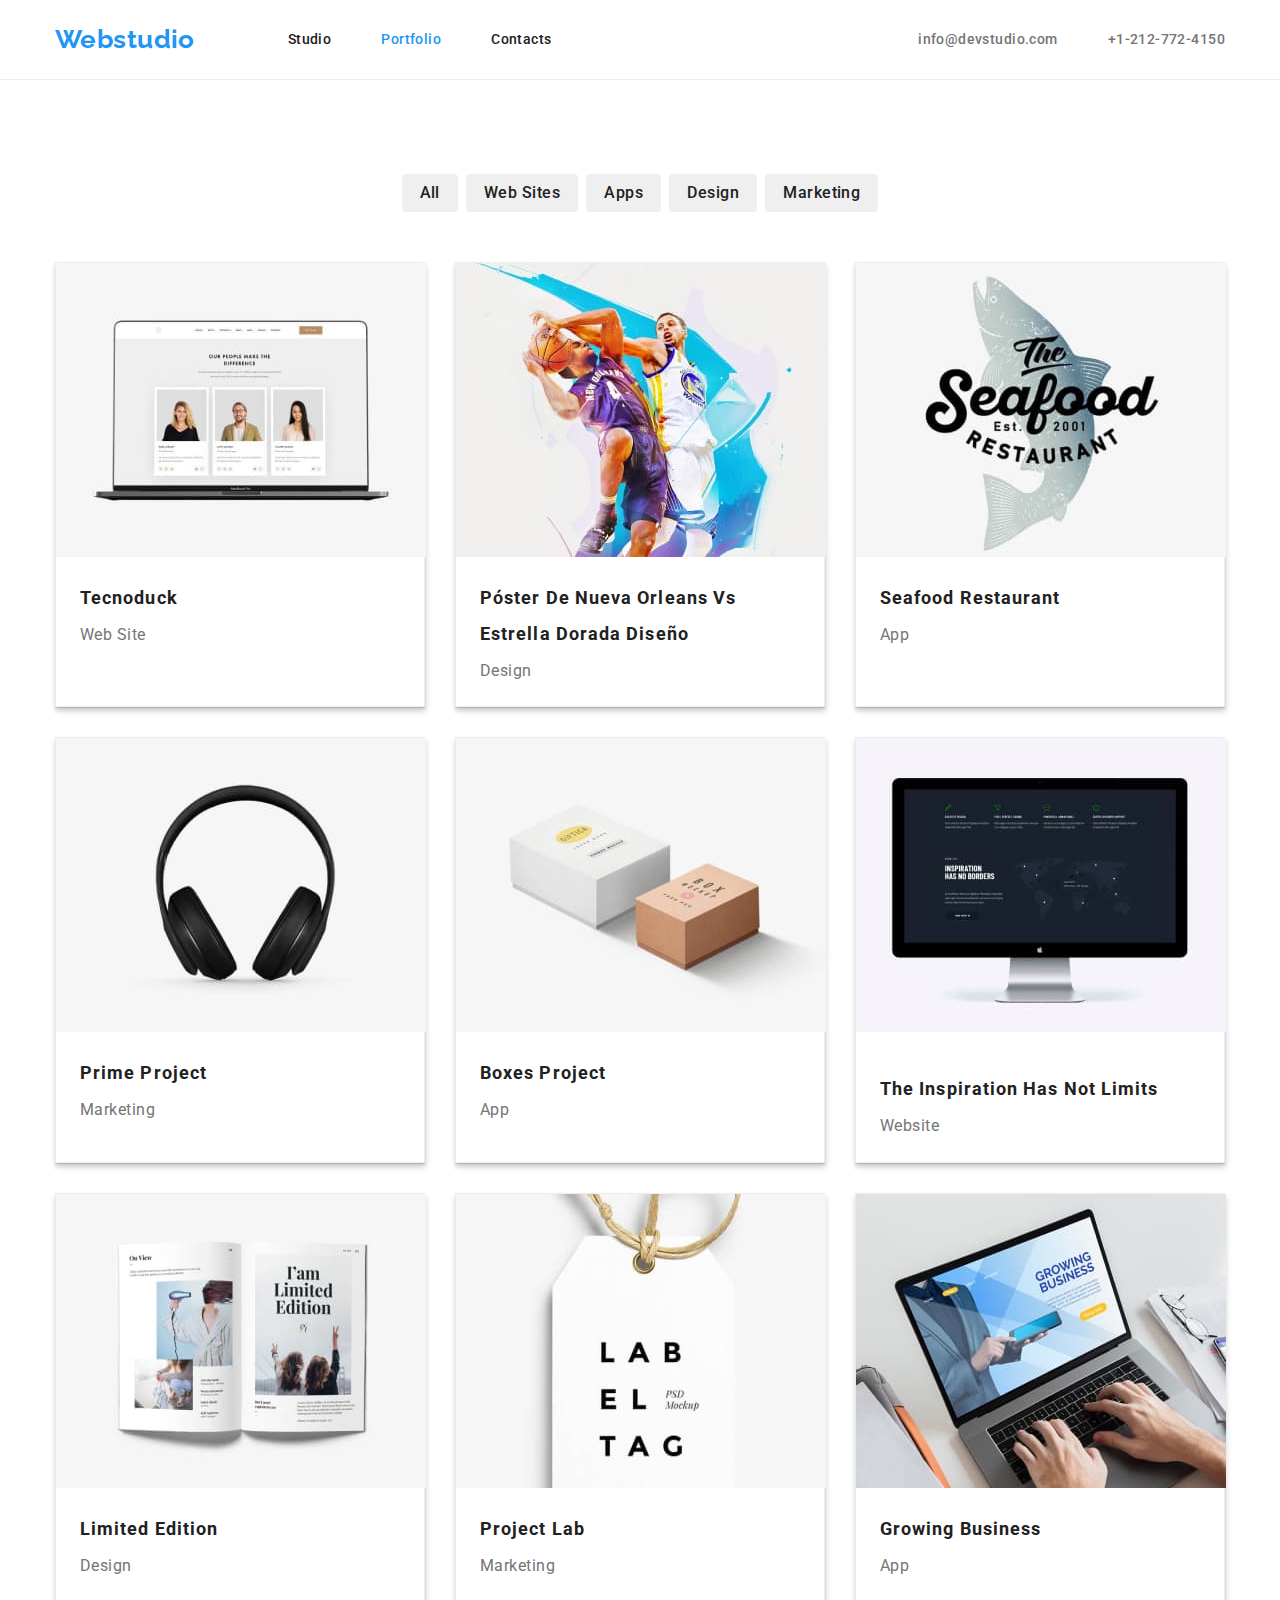
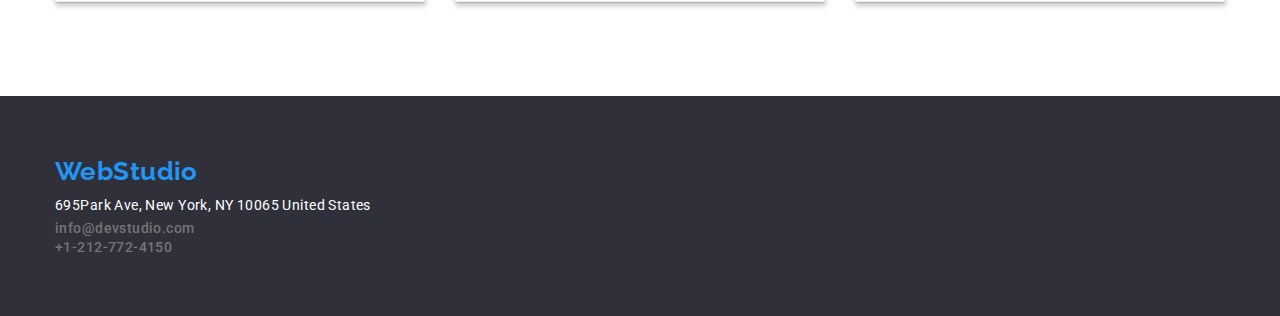
==== portfolio.html @ c95f6a2e "Initial commit" ====
<!DOCTYPE html>
<html lang="en">
  <head>
    <meta charset="UTF-8" />
    <meta http-equiv="X-UA-Compatible" content="IE=edge" />
    <meta name="viewport" content="width=device-width, initial-scale=1.0" />
    <title>Document</title>
    <link rel="stylesheet" href="modern-normalize.css" />
    <link rel="stylesheet" href="./css/style.css" />
    <link rel="preconnect" href="https://fonts.googleapis.com" />
    <link rel="preconnect" href="https://fonts.gstatic.com" crossorigin />
    <link
      href="https://fonts.googleapis.com/css2?family=Raleway:wght@700&family=Roboto:wght@400;500;700;900&display=swap"
      rel="stylesheet"
    />
  </head>
  <body>
    <header class="border">
      <div class="container header-container">
        <nav class="menu">
          <a class="logo" href="index.html">Webstudio</a>
          <ul class="list header-pages">
            <li id="current" class="list-item">
              <a class="list link-pages" href="index.html">Studio</a>
            </li>
            <li class="list-item">
              <a class="list link-pages current portfolio" href="portfolio.html"
                >Portfolio</a
              >
            </li>
            <li class="list-item">
              <a class="list link-pages contacto" href="#">Contacts</a>
            </li>
          </ul>
        </nav>
        <ul class="list-contact">
          <li class="list-item">
            <a
              class="list link email list-contact"
              href="mailto: info@devstudio.com"
              >info@devstudio.com</a
            >
          </li>
          <li class="list-item">
            <a class="list link tel list-contact" href="tel: +1-212-772-4150"
              >+1-212-772-4150</a
            >
          </li>
        </ul>
      </div>
    </header>
    <main>
      <section class="section">
        <div class="container list-portfolio">
          <h1 class="visually-hidden" hidden>portfolio</h1>
          <ul class="list portfolio-button">
            <li class="item-button">
              <button class="list button all" type="button">all</button>
            </li>
            <li class="item-button">
              <button class="list button web sites" type="button">
                web sites
              </button>
            </li>
            <li class="item-button">
              <button class="list button apps" type="button">apps</button>
            </li>
            <li class="item-button">
              <button class="list button design" type="button">design</button>
            </li>
            <li class="item-button">
              <button class="list button marketing" type="button">
                marketing
              </button>
            </li>
          </ul>

          <ul class="list-container">
            <li class="container-portfolio">
              <img
                class="image-portfolio"
                src="./images/img8.jpg"
                width="370"
                alt="Computer"
              />
              <div class="feature-portfolio">
                <h3 class="description">tecnoduck</h3>
                <p class="text">web site</p>
              </div>
            </li>
            <li class="container-portfolio">
              <img
                class="image-portfolio"
                src="./images/img9.jpg"
                width="370"
                alt="new orleans vs golden star"
              />
              <div class="feature-portfolio">
                <h3 class="description">
                  Póster de Nueva Orleans vs Estrella Dorada Diseño
                </h3>
                <p class="text">design</p>
              </div>
            </li>
            <li class="container-portfolio">
              <img
                class="image-portfolio"
                src="./images/img10.jpg"
                width="370"
                alt="seafood restaurant"
              />
              <div class="feature-portfolio">
                <h3 class="description">Seafood restaurant</h3>
                <p class="text">app</p>
              </div>
            </li>
            <li class="container-portfolio">
              <img
                class="image-portfolio"
                src="./images/img11.jpg"
                width="370"
                alt="earphones"
              />
              <div class="feature-portfolio">
                <h3 class="description">prime project</h3>
                <p class="text">marketing</p>
              </div>
            </li>
            <li class="container-portfolio">
              <img
                class="image-portfolio"
                src="./images/img12.jpg"
                width="370"
                alt="boxes project"
              />
              <div class="feature-portfolio">
                <h3 class="description">boxes project</h3>
                <p class="text">app</p>
              </div>
            </li>
            <li class="container-portfolio">
              <img
                class="image-portfolio"
                src="./images/img13.jpg"
                width="370"
                alt="inspiration"
              />
              }
              <div class="feature-portfolio">
                <h3 class="description">the inspiration has not limits</h3>
                <p class="text">website</p>
              </div>
            </li>
            <li class="container-portfolio">
              <img
                class="image-portfolio"
                src="./images/img14.jpg"
                width="370"
                alt="limited edition"
              />
              <div class="feature-portfolio">
                <h3 class="description">limited edition</h3>
                <p class="text">design</p>
              </div>
            </li>
            <li class="container-portfolio">
              <img
                class="image-portfolio"
                src="./images/img15.jpg"
                width="370"
                alt="lab project"
              />
              <div class="feature-portfolio">
                <h3 class="description">project lab</h3>
                <p class="text">marketing</p>
              </div>
            </li>
            <li class="container-portfolio">
              <img
                class="image-portfolio"
                src="./images/img16.jpg"
                width="370"
                alt="growing business"
              />
              <div class="feature-portfolio">
                <h3 class="description">growing business</h3>
                <p class="text">app</p>
              </div>
            </li>
          </ul>
        </div>
      </section>
    </main>
    <footer class="footer-section">
      <div class="container">
        <a class="logo-footer" href="WebStudio">WebStudio</a>
        <address>
          <a
            class="link contacts site"
            href="https://goo.gl/maps/ua91CeisvxC2wW5t7"
            >695Park Ave, New York, NY 10065 United States</a
          >
          <ul class="link list-footer">
            <li class="footer-item">
              <a class="link contacts email" href="mailto:info@devstudio.com"
                >info@devstudio.com</a
              >
            </li>
            <li class="footer-item">
              <a class="link contacts tel" href="tel:+1-212-772-4150"
                >+1-212-772-4150</a
              >
            </li>
          </ul>
        </address>
      </div>
    </footer>
  </body>
</html>
---- css/style.css ----
body {
  font-size: 14px;
  font-family: 'Roboto', sans-serif;
  letter-spacing: 0.03em;
  color: var(--primary-text-color);
  background-color: var(--primary-white-color);
}
:root {
  --brand-color: #2196f3;
  --primary-text-color: #212121;
  --primary-white-color: #ffffff;
  --primary-enlace-color: #757575;
  --primary-background-color: #2f303a;
  --secondary-text-color: #757575;
  --secondary-background-color: #f5f4fa;
  --container-color: #eeeeee;
}
h1,
h2,
h3,
h4,
h5,
h6,
p {
  margin-top: 0;
}
.section {
  padding-top: 94px;
  padding-bottom: 94px;
}
.container {
  width: 1200px;
  padding-left: 15px;
  padding-right: 15px;
  margin: 0 auto;
}
.header-container {
  display: flex;
  align-items: center;
}

.border {
  border-bottom: 1px solid #eeeeee;
}
.menu {
  display: flex;
  align-items: center;
}
.list.link {
  color: var(--secondary-text-color);
}
.list {
  list-style: none;
  padding-left: 0px;
  margin: 0px;
}
.link-pages {
  cursor: pointer;
  padding-top: 30px;
  padding-bottom: 30px;
  font-style: normal;
  font-weight: 500;
  line-height: 1.2;
  color: var(--primary-text-color);
  text-decoration: none;
  list-style: none;
}
*,
*::before,
*::after {
  box-sizing: border-box;
}
.list.header {
  margin-left: 93px;
  padding-left: 0px;
  margin-top: 0px;
  margin-bottom: 0px;
}

.list-contact {
  list-style: none;
  display: flex;
  margin-left: auto;
  align-items: center;
  margin-bottom: 0;
  margin-top: 0;
  padding-left: 0;
}
.list-item {
  margin-right: 50px;
  color: var(--secondary-text-color);
}

.list-item:last-child {
  margin-right: 0;
}

.list-link:last-child {
  margin: 0;
}
.button:focus {
  color: var(--brand-color);
  outline: none;
}
.link:focus {
  color: var(--brand-color);
}
.link-pages:focus {
  color: var(--brand-color);
}
.link-pages:hover {
  color: var(--brand-color);
}

.logo {
  font-family: 'Raleway';
  font-style: normal;
  font-weight: 700;
  font-size: 26px;
  line-height: 1.2;
  color: var(--brand-color);
  text-decoration: none;
  cursor: pointer;
  padding-top: 24px;
  padding-bottom: 24px;
}
.header-pages {
  display: flex;
  align-items: center;
  margin-left: 93px;
}
.link {
  font-style: normal;
  font-weight: 500;
  line-height: 1.2;
  color: var(--primary-text-color);
  text-decoration: none;
  list-style: none;
}
.link.contact {
  font-style: normal;
  font-weight: 500;
  font-size: 14px;
  color: #757575;
  text-decoration: none;
  list-style: none;
}

.link.contact:hover,
.link.contact:focus {
  color: var(--brand-color);
}
.link:hover {
  color: var(--brand-color);
}
.hero-section {
  background: var(--primary-background-color);
  padding-top: 200px;
  padding-bottom: 200px;
}
.hero-content {
  display: flex;
  flex-direction: column;
  align-content: center;
  text-align: center;
  align-items: center;
}
.hero.title {
  font-style: normal;
  font-weight: 900;
  font-size: 44px;
  line-height: 1.4;
  letter-spacing: 0.06em;
  text-transform: uppercase;
  color: var(--primary-white-color);
  width: 696px;
  margin-top: 0px;
  margin-bottom: 30px;
  text-align: center;
}
.hero.buttom {
  font-family: inherit;
  font-style: normal;
  font-weight: 700;
  font-size: 16px;
  line-height: 1.9;
  text-align: center;
  letter-spacing: 0.06em;
  color: var(--primary-white-color);
  background: var(--brand-color);
  box-shadow: 0px 4px 4px rgba(0, 0, 0, 0.15);
  border-radius: 4px;
  cursor: pointer;
  padding: 10px 32px;
}
.hero.button:focus,
.hero.button:hover {
  outline: var(--brand-color);
}
.section-feature {
  padding-top: 94px;
  padding-bottom: 94px;
}
.visually-hidden {
  position: absolute;
  width: 1px;
  height: 1px;
  margin: -1px;
  border: 0;
  padding: 0;
  white-space: nowrap;
  clip-path: inset(100%);
  clip: rect(0 0 0 0);
  overflow: hidden;
}
.feature-section {
  display: flex;
  flex-wrap: wrap;
  justify-content: center;
  gap: 30px;
  padding-bottom: 0;
  padding-top: 0;
}

.feature-box {
  flex-basis: calc((100% - 90px) / 4);
}

.feature-section-list-title {
  font-style: normal;
  font-weight: 700;
  line-height: 1.2;
  text-transform: uppercase;
  color: var(--primary-text-color);
  margin-bottom: 10px;
}
.feature-section-list-text {
  font-style: normal;
  font-weight: 400;
  line-height: 24px;
  color: var(--secondary-text-color);
  margin-bottom: 0px;
}
.photos-work {
  display: flex;
  flex-wrap: wrap;
  justify-content: center;
  gap: 30px;
  padding-top: 0;
  padding-bottom: 0;
}
.work-images {
  flex-basis: calc((100% - 60px) / 3);
}

.subtitle-work {
  font-style: normal;
  font-weight: 700;
  font-size: 36px;
  line-height: 1.2;
  text-align: center;
  color: var(--primary-text-color);
  margin-bottom: 55px;
}
.team-section {
  background-color: var(--secondary-background-color);
}
.subtitle-team {
  font-style: normal;
  font-weight: 700;
  font-size: 36px;
  line-height: 1.2;
  text-align: center;
  color: var(--primary-text-color);
  margin-top: 0px;
  margin-bottom: 50px;
}

.team.work {
  display: flex;
  flex-wrap: wrap;
  align-items: center;
  justify-content: center;
  padding: 0;
  gap: 30px;
  margin-top: 0;
  margin-bottom: 0;
}
.list.team {
  background-color: var(--primary-white-color);
  box-shadow: 0px 1px 3px rgba(0, 0, 0, 0.12), 0px 1px 1px rgba(0, 0, 0, 0.14),
    0px 2px 1px rgba(0, 0, 0, 0.2);
  border-radius: 0px 0px 4px 4px;
  padding-bottom: 0;
  padding-top: 0;
  flex-basis: calc((100% - 90px) / 4);
}
.team.images {
  padding-top: 0;
  padding-bottom: 0;
}
.feature-actor {
  padding-bottom: 30px;
  padding-top: 30px;
}
.team.description {
  font-style: normal;
  font-weight: 500;
  font-size: 16px;
  line-height: 1.2;
  text-align: center;
  color: var(--primary-text-color);
  margin-bottom: 10px;
}
.team.text {
  font-style: normal;
  font-weight: 400;
  font-size: 16px;
  line-height: 1.2;
  text-align: center;
  color: var(--primary-enlace-color);
  margin-top: 0;
}
.footer-section {
  background: var(--primary-background-color);
  padding-top: 60px;
  padding-bottom: 60px;
}

.logo-footer {
  font-family: 'Raleway';
  font-style: normal;
  font-weight: 700;
  font-size: 26px;
  line-height: 1.2;
  color: var(--brand-color);
  text-decoration: none;
  cursor: pointer;
  margin-bottom: 9px;
  display: block;
}
.contacts.site {
  margin-bottom: 7px;
  display: block;
}
.list-footer {
  margin-top: 0px;
  margin-bottom: 0px;
  padding-left: 0;
}
.contacts {
  font-style: normal;
  font-weight: 500;
  font-size: 14px;
  color: #757575;
  text-decoration: none;
  list-style: none;
}
.contacts:hover,
.contacts:focus {
  color: var(--brand-color);
}
.link.site {
  font-style: normal;
  font-weight: 400;
  font-size: 14px;
  color: var(--primary-white-color);
  text-decoration: none;
}
.footer-item {
  margin-bottom: 2px;
}
.footer-item:last-child {
  margin-bottom: 0;
}

.link.site:hover,
.link.site:focus {
  color: var(--brand-color);
}
.list.portfolio {
  gap: 50px;
}
.item-button {
  margin-right: 8px;
}
.item-button:last-child {
  margin-right: 0;
}
.button {
  font-family: inherit;
  color: var(--primary-text-color);
  font-style: normal;
  font-weight: 500;
  font-size: 16px;
  line-height: 1.6;
  text-align: center;
  letter-spacing: 0.03em;
  border-radius: 4px;
  border: none;
  text-transform: capitalize;
  cursor: pointer;
  padding: 6px 18px 6px 18px;
}
.button:hover {
  color: var(--primary-white-color);
  background: var(--brand-color);
}
.portfolio-button {
  display: flex;
  justify-content: center;
  margin-bottom: 50px;
}
.list-container {
  flex-wrap: wrap;
  display: flex;
  gap: 30px;
  padding-left: 0;
  margin-top: 0;
  margin-bottom: 0;
}

.container-portfolio {
  color: var(--primary-white-color);
  border: 1px solid var(--container-color);
  box-shadow: 0px 1px 1px rgba(0, 0, 0, 0.12), 0px 4px 4px rgba(0, 0, 0, 0.06),
    1px 4px 6px rgba(0, 0, 0, 0.16);
  width: 370px;
  margin-bottom: 0;
  flex-basis: calc((100% - 60px) / 3);
  cursor: pointer;
  padding-bottom: 0;
}

.feature-portfolio {
  padding-bottom: 20px;
  margin-top: 0;
  margin-top: 0;
  padding-top: 20px;
  padding-left: 24px;
  padding-right: 24px;
}
.description {
  font-style: normal;
  font-weight: 700;
  font-size: 18px;
  line-height: 2;
  letter-spacing: 0.06em;
  color: var(--primary-text-color);
  text-transform: capitalize;
  padding-bottom: 4px;
  margin-bottom: 0;
}
.text {
  font-style: normal;
  font-weight: 400;
  font-size: 16px;
  line-height: 1.9;
  letter-spacing: 0.03em;
  color: var(--secondary-text-color);
  text-transform: capitalize;
  margin-bottom: 0px;
}
.current {
  color: var(--brand-color);
  text-decoration: none;
}
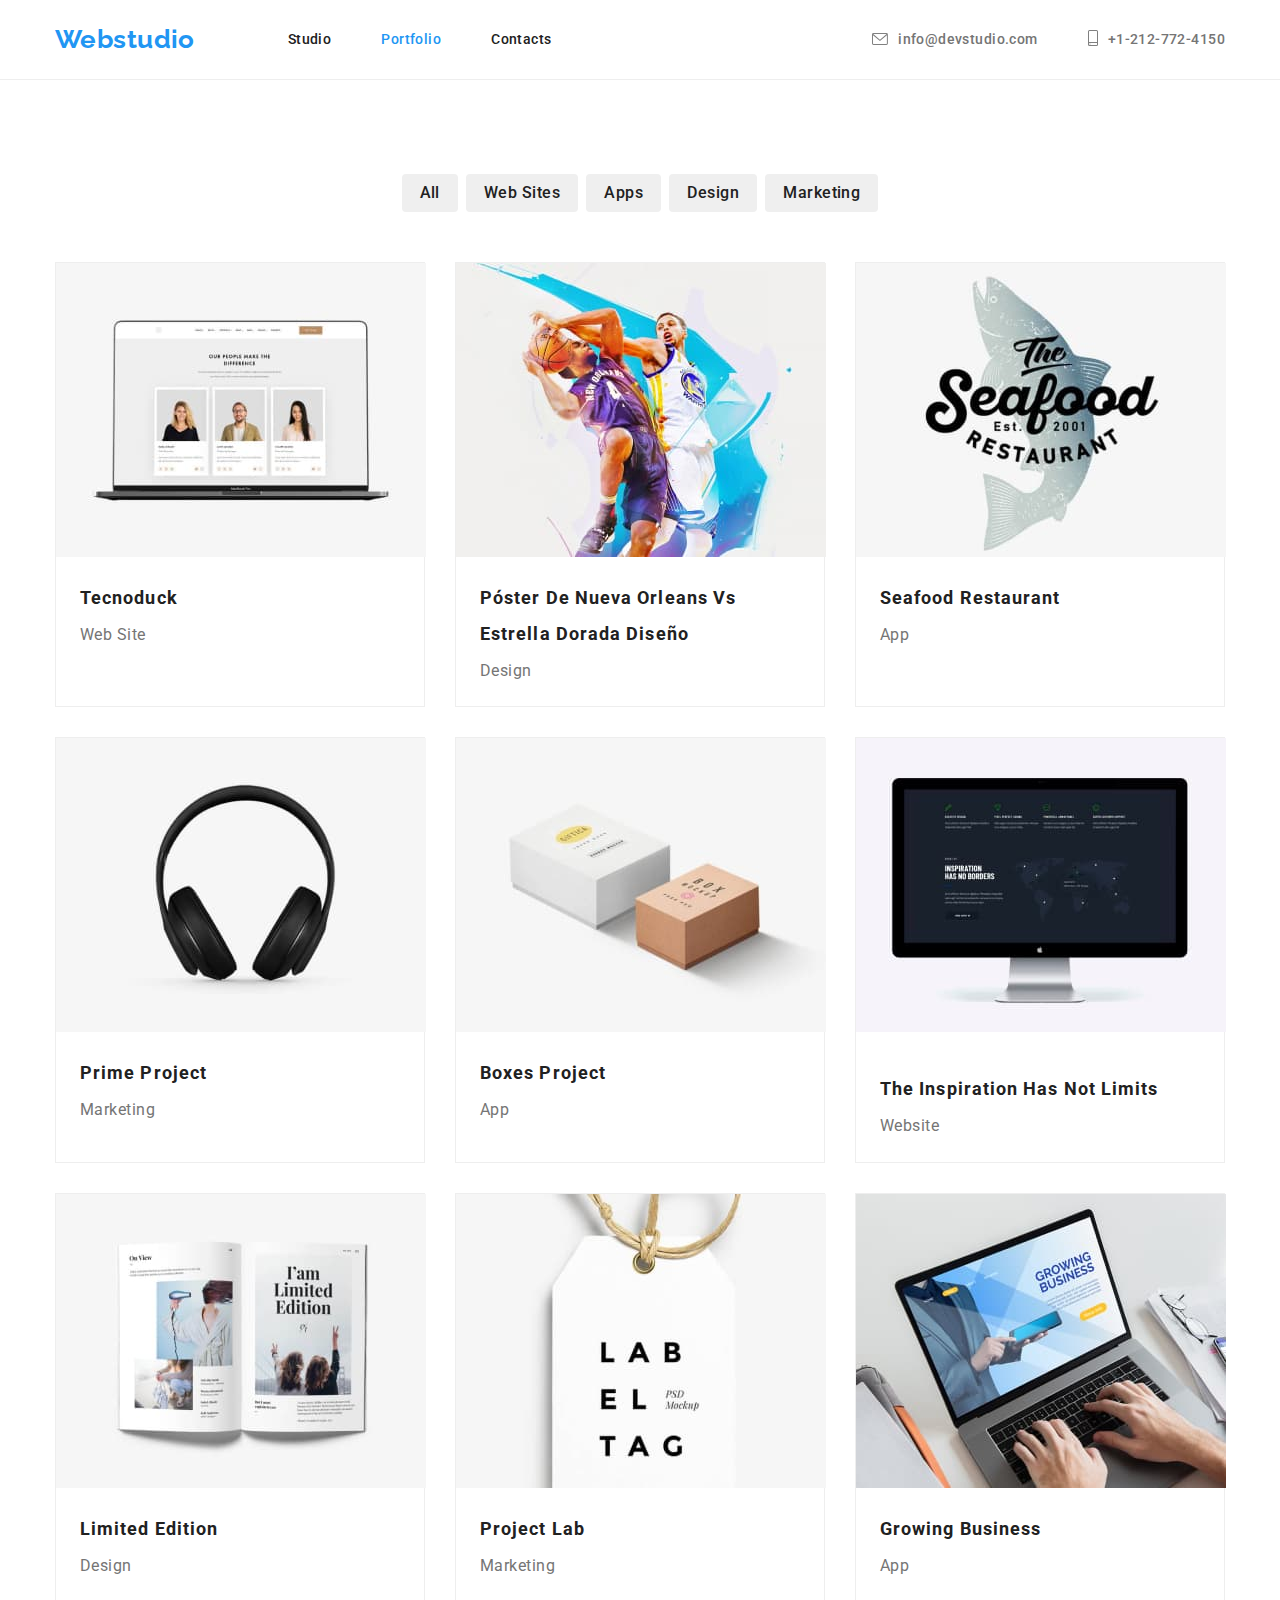
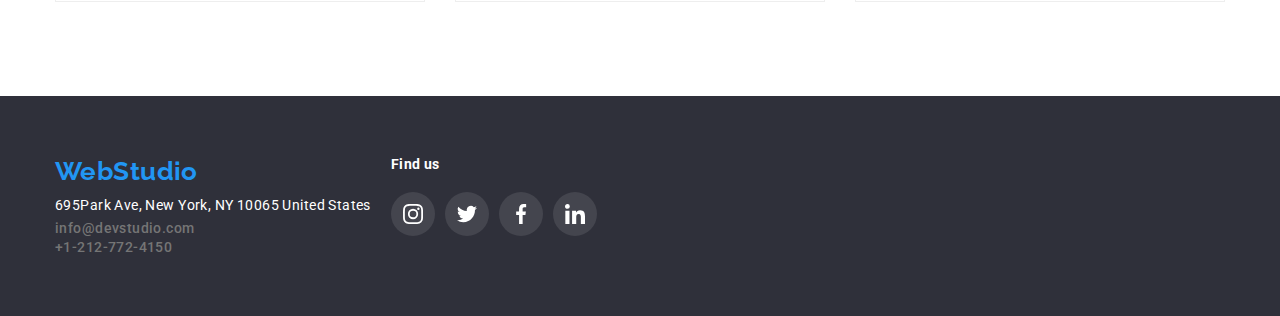
==== commit ebc15e91: "tarea 4 con lo solicitado en la guia" ====
--- a/portfolio.html
+++ b/portfolio.html
@@ -20,11 +20,11 @@
         <nav class="menu">
           <a class="logo" href="index.html">Webstudio</a>
           <ul class="list header-pages">
+            <li class="list-item">
+              <a class="list link-pages" href="index.html">Studio</a>
+            </li>
             <li id="current" class="list-item">
-              <a class="list link-pages" href="index.html">Studio</a>
-            </li>
-            <li class="list-item">
-              <a class="list link-pages current portfolio" href="portfolio.html"
+              <a class="current list link-pages portfolio" href="portfolio.html"
                 >Portfolio</a
               >
             </li>
@@ -33,7 +33,19 @@
             </li>
           </ul>
         </nav>
+
         <ul class="list-contact">
+          <li>
+            <a class="icon" href="mailto: info@devstudio.com">
+              <svg class="icon-contact" width="16" height="12">
+                <use
+                  href="./images/symbol-defs.svg#icon-sobre-activable"
+                  width="16"
+                  height="12"
+                ></use>
+              </svg>
+            </a>
+          </li>
           <li class="list-item">
             <a
               class="list link email list-contact"
@@ -41,6 +53,18 @@
               >info@devstudio.com</a
             >
           </li>
+          <li>
+            <a class="icon" href="tel: +1-212-772-4150">
+              <svg class="icon-contact" width="10" height="16">
+                <use
+                  href="./images/symbol-defs.svg#icon-telfono"
+                  width="10"
+                  height="16"
+                ></use>
+              </svg>
+            </a>
+          </li>
+
           <li class="list-item">
             <a class="list link tel list-contact" href="tel: +1-212-772-4150"
               >+1-212-772-4150</a
@@ -75,7 +99,7 @@
             </li>
           </ul>
 
-          <ul class="list-container">
+          <ul class="list list-container">
             <li class="container-portfolio">
               <img
                 class="image-portfolio"
@@ -192,27 +216,78 @@
       </section>
     </main>
     <footer class="footer-section">
-      <div class="container">
-        <a class="logo-footer" href="WebStudio">WebStudio</a>
-        <address>
-          <a
-            class="link contacts site"
-            href="https://goo.gl/maps/ua91CeisvxC2wW5t7"
-            >695Park Ave, New York, NY 10065 United States</a
-          >
-          <ul class="link list-footer">
-            <li class="footer-item">
-              <a class="link contacts email" href="mailto:info@devstudio.com"
-                >info@devstudio.com</a
-              >
-            </li>
-            <li class="footer-item">
-              <a class="link contacts tel" href="tel:+1-212-772-4150"
-                >+1-212-772-4150</a
-              >
-            </li>
-          </ul>
-        </address>
+      <div class="container container-footer">
+        <div>
+          <a class="logo-footer" href="WebStudio">WebStudio</a>
+          <address class="">
+            <a
+              class="link contacts site"
+              href="https://goo.gl/maps/ua91CeisvxC2wW5t7"
+              >695Park Ave, New York, NY 10065 United States</a
+            >
+            <ul class="link list-footer">
+              <li class="footer-item">
+                <a class="link contacts email" href="mailto:info@devstudio.com"
+                  >info@devstudio.com</a
+                >
+              </li>
+              <li class="footer-item">
+                <a class="link contacts tel" href="tel:+1-212-772-4150"
+                  >+1-212-772-4150</a
+                >
+              </li>
+            </ul>
+          </address>
+        </div>
+        <div class="icon-social-section">
+          <h3 class="social-media">Find us</h3>
+          <div class="container-icon-footer">
+            <svg class="icon-footer" width="44" height="44">
+              <a class="icon-footer-social" href="www.instagram.com">
+                <use
+                  href="./images/symbol-defs.svg#icon-instagram"
+                  width="20"
+                  height="20"
+                  x="12"
+                  y="12"
+                ></use>
+              </a>
+            </svg>
+            <svg class="icon-footer" width="44" height="44">
+              <a class="icon-footer-social" href="www.twitter.com">
+                <use
+                  href="./images/symbol-defs.svg#icon-twitter"
+                  width="20"
+                  height="20"
+                  x="12"
+                  y="12"
+                ></use>
+              </a>
+            </svg>
+            <svg class="icon-footer" width="44" height="44">
+              <a class="icon-footer-social" href="www.facebook.com">
+                <use
+                  href="./images/symbol-defs.svg#icon-facebook"
+                  width="20"
+                  height="20"
+                  x="12"
+                  y="12"
+                ></use>
+              </a>
+            </svg>
+            <svg class="icon-footer" width="44" height="44">
+              <a class="icon-footer-social" href="www.linkedin.com">
+                <use
+                  href="./images/symbol-defs.svg#icon-linkedin"
+                  width="20"
+                  height="20"
+                  x="12"
+                  y="12"
+                ></use>
+              </a>
+            </svg>
+          </div>
+        </div>
       </div>
     </footer>
   </body>
--- a/css/style.css
+++ b/css/style.css
@@ -14,6 +14,7 @@
   --secondary-text-color: #757575;
   --secondary-background-color: #f5f4fa;
   --container-color: #eeeeee;
+  --fill-icon: #afb1b8;
 }
 h1,
 h2,
@@ -86,6 +87,29 @@
   margin-top: 0;
   padding-left: 0;
 }
+.icon-contact {
+  cursor: pointer;
+  margin-right: 10px;
+}
+.icon {
+  z-index: 2;
+  fill: gray;
+}
+.icon-contact:hover {
+  fill: var(--brand-color);
+}
+.icon-contact:focus {
+  fill: var(--brand-color);
+  outline: none;
+}
+.icon:focus {
+  fill: var(--brand-color);
+  outline: none;
+}
+.icon:hover {
+  fill: var(--brand-color);
+}
+
 .list-item {
   margin-right: 50px;
   color: var(--secondary-text-color);
@@ -99,14 +123,20 @@
   margin: 0;
 }
 .button:focus {
-  color: var(--brand-color);
+  color: var(--primary-white-color);
+  background: var(--brand-color);
+  box-shadow: 0px 3px 1px rgba(0, 0, 0, 0.1), 0px 1px 2px rgba(0, 0, 0, 0.08),
+    0px 2px 2px rgba(0, 0, 0, 0.12);
+  border-radius: 4px;
   outline: none;
 }
 .link:focus {
   color: var(--brand-color);
+  outline: none;
 }
 .link-pages:focus {
   color: var(--brand-color);
+  outline: none;
 }
 .link-pages:hover {
   color: var(--brand-color);
@@ -149,6 +179,7 @@
 .link.contact:hover,
 .link.contact:focus {
   color: var(--brand-color);
+  outline: none;
 }
 .link:hover {
   color: var(--brand-color);
@@ -157,6 +188,18 @@
   background: var(--primary-background-color);
   padding-top: 200px;
   padding-bottom: 200px;
+  background-image: url(../images/Imagen_hero.jpg);
+  background-repeat: no-repeat;
+  margin: auto;
+  align-items: center;
+  justify-content: center;
+  background-size: cover;
+  background-position: 50% 50%;
+  background-size: initial;
+}
+.hero-image {
+  width: 1200px;
+  margin: 0 auto;
 }
 .hero-content {
   display: flex;
@@ -213,6 +256,23 @@
   clip: rect(0 0 0 0);
   overflow: hidden;
 }
+.icon-feature-section {
+  display: flex;
+  justify-content: center;
+  align-items: center;
+  cursor: pointer;
+}
+.icon-feature {
+  fill: var(--brand-color);
+}
+.icon-feature:hover {
+  fill: var(--brand-color);
+}
+.icon-feature:focus {
+  fill: var(--brand-color);
+  outline: none;
+}
+
 .feature-section {
   display: flex;
   flex-wrap: wrap;
@@ -241,6 +301,38 @@
   color: var(--secondary-text-color);
   margin-bottom: 0px;
 }
+.container-image-work-1 {
+  position: relative;
+  display: inline-block;
+}
+.container-image-work-2 {
+  position: relative;
+  display: inline-block;
+}
+.container-image-work-3 {
+  position: relative;
+  display: inline-block;
+}
+.text-work {
+  position: absolute;
+  right: 0;
+  bottom: 0;
+  color: var(--primary-white-color);
+  width: 370px;
+  background-color: rgba(47, 48, 58, 0.8);
+  padding-bottom: 27px;
+  padding-top: 27px;
+  text-transform: uppercase;
+  font-size: 14px;
+  text-align: center;
+  justify-content: center;
+  margin-bottom: 0;
+  justify-content: center;
+  line-height: 1.2;
+}
+.text-photos-work {
+  margin-bottom: 0;
+}
 .photos-work {
   display: flex;
   flex-wrap: wrap;
@@ -249,6 +341,7 @@
   padding-top: 0;
   padding-bottom: 0;
 }
+
 .work-images {
   flex-basis: calc((100% - 60px) / 3);
 }
@@ -286,6 +379,7 @@
   margin-top: 0;
   margin-bottom: 0;
 }
+
 .list.team {
   background-color: var(--primary-white-color);
   box-shadow: 0px 1px 3px rgba(0, 0, 0, 0.12), 0px 1px 1px rgba(0, 0, 0, 0.14),
@@ -311,6 +405,7 @@
   text-align: center;
   color: var(--primary-text-color);
   margin-bottom: 10px;
+  padding-bottom: 0;
 }
 .team.text {
   font-style: normal;
@@ -321,10 +416,57 @@
   color: var(--primary-enlace-color);
   margin-top: 0;
 }
+.icon-team-section {
+  display: flex;
+  justify-content: center;
+  align-items: center;
+  padding-top: 16px;
+  cursor: pointer;
+  gap: 10px;
+}
+.icon-team:hover {
+  background-color: #03a9f4;
+  fill: white;
+  border-radius: 50%;
+}
+
+.icon-team:focus {
+  fill: #03a9f4;
+  outline: none;
+}
+.customer-section {
+  padding-top: 59px;
+  padding-bottom: 151px;
+}
+.subtitle-customer {
+  font-style: normal;
+  font-weight: 700;
+  font-size: 36px;
+  line-height: 1.2;
+  text-align: center;
+  color: var(--primary-text-color);
+  margin-bottom: 44px;
+}
+.icon-customer-section {
+  display: flex;
+  justify-content: center;
+  align-items: center;
+  padding-top: 16px;
+  fill: gray;
+  cursor: pointer;
+  gap: 30px;
+  padding-top: 0;
+}
+.icon-customer {
+  border: 1px solid var(--fill-icon);
+  border-radius: 4px;
+}
+
 .footer-section {
   background: var(--primary-background-color);
   padding-top: 60px;
   padding-bottom: 60px;
+  display: flex;
 }
 
 .logo-footer {
@@ -342,6 +484,10 @@
 .contacts.site {
   margin-bottom: 7px;
   display: block;
+}
+.container-footer {
+  display: flex;
+  gap: 20px;
 }
 .list-footer {
   margin-top: 0px;
@@ -356,6 +502,7 @@
   text-decoration: none;
   list-style: none;
 }
+
 .contacts:hover,
 .contacts:focus {
   color: var(--brand-color);
@@ -374,10 +521,46 @@
   margin-bottom: 0;
 }
 
+.icon-footer {
+  cursor: pointer;
+  border-radius: 50%;
+  background: rgba(255, 255, 255, 0.1);
+}
+.icon-footer-social {
+  fill: var(--primary-white-color);
+}
+
+.icon-footer:hover {
+  background-color: var(--brand-color);
+}
+.icon-footer-social:focus {
+  fill: var(--brand-color);
+  outline: none;
+}
+
+.icon-social-section {
+  fill: var(--primary-white-color);
+}
+.container-icon-footer {
+  display: flex;
+  justify-content: center;
+  align-items: center;
+  cursor: pointer;
+  gap: 10px;
+}
+
 .link.site:hover,
 .link.site:focus {
   color: var(--brand-color);
 }
+.social-media {
+  font-style: normal;
+  font-weight: 700;
+  font-size: 14px;
+  color: var(--primary-white-color);
+  margin-bottom: 20px;
+}
+
 .list.portfolio {
   gap: 50px;
 }
@@ -405,6 +588,9 @@
 .button:hover {
   color: var(--primary-white-color);
   background: var(--brand-color);
+  box-shadow: 0px 3px 1px rgba(0, 0, 0, 0.1), 0px 1px 2px rgba(0, 0, 0, 0.08),
+    0px 2px 2px rgba(0, 0, 0, 0.12);
+  border-radius: 4px;
 }
 .portfolio-button {
   display: flex;
@@ -415,21 +601,21 @@
   flex-wrap: wrap;
   display: flex;
   gap: 30px;
-  padding-left: 0;
-  margin-top: 0;
-  margin-bottom: 0;
 }
 
 .container-portfolio {
   color: var(--primary-white-color);
   border: 1px solid var(--container-color);
-  box-shadow: 0px 1px 1px rgba(0, 0, 0, 0.12), 0px 4px 4px rgba(0, 0, 0, 0.06),
-    1px 4px 6px rgba(0, 0, 0, 0.16);
+
   width: 370px;
   margin-bottom: 0;
   flex-basis: calc((100% - 60px) / 3);
   cursor: pointer;
   padding-bottom: 0;
+}
+.container-portfolio:hover {
+  box-shadow: 0px 1px 1px rgba(0, 0, 0, 0.12), 0px 4px 4px rgba(0, 0, 0, 0.06),
+    1px 4px 6px rgba(0, 0, 0, 0.16);
 }
 
 .feature-portfolio {
@@ -448,8 +634,7 @@
   letter-spacing: 0.06em;
   color: var(--primary-text-color);
   text-transform: capitalize;
-  padding-bottom: 4px;
-  margin-bottom: 0;
+  margin-bottom: 4px;
 }
 .text {
   font-style: normal;
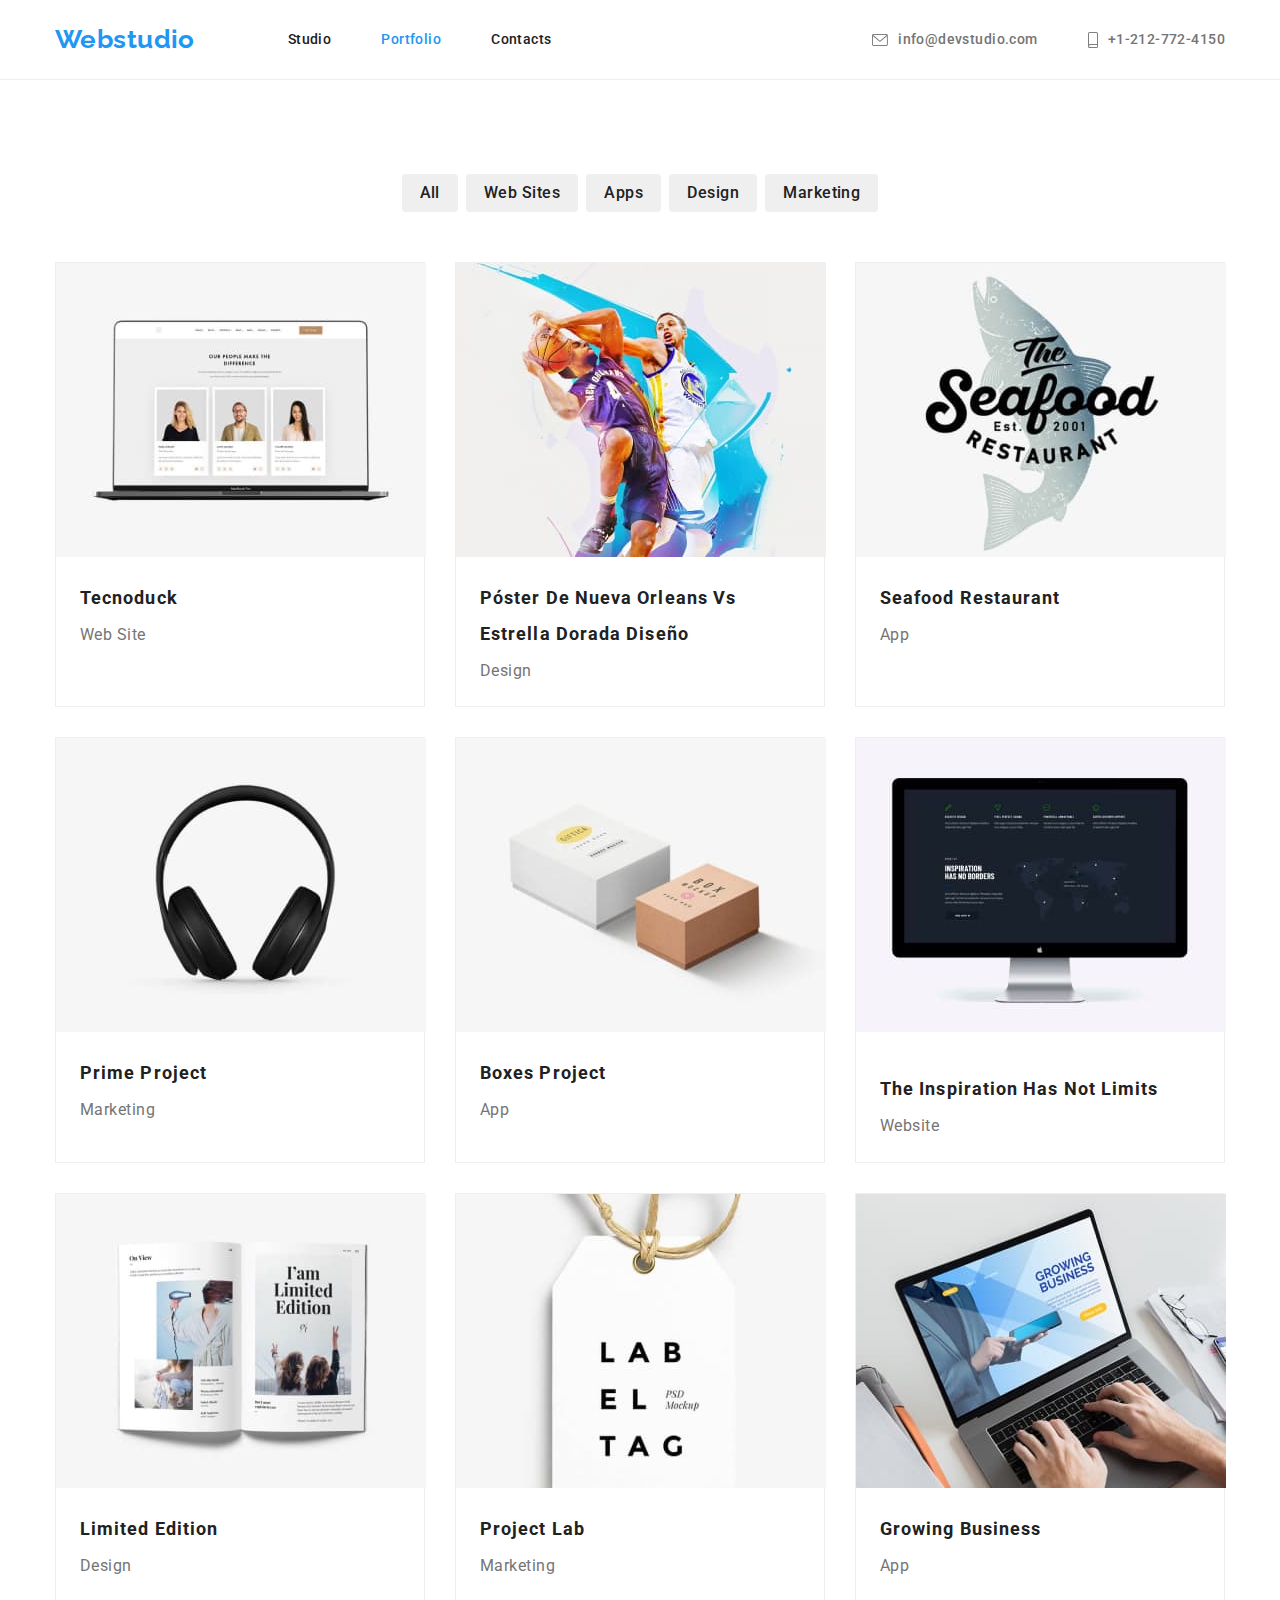
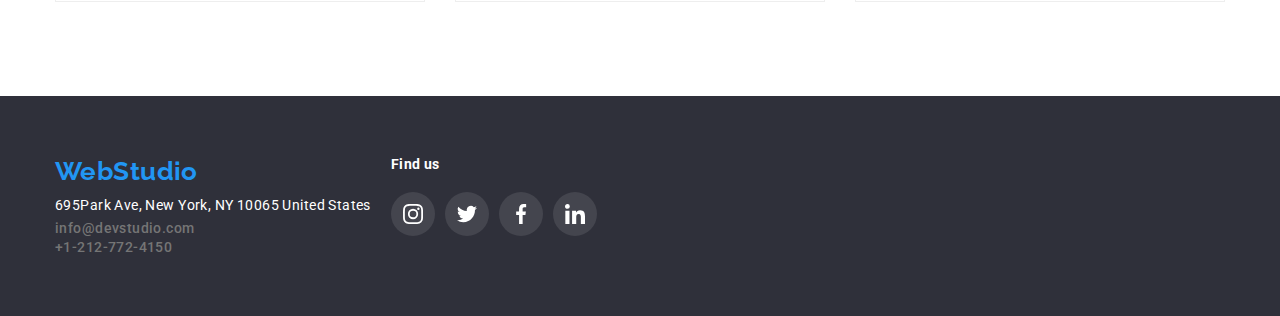
==== commit bce98333: "cambio de etiqueta iconos div a lista, llamado de iconos desde svg" ====
--- a/portfolio.html
+++ b/portfolio.html
@@ -20,11 +20,11 @@
         <nav class="menu">
           <a class="logo" href="index.html">Webstudio</a>
           <ul class="list header-pages">
+            <li id="current" class="list-item">
+              <a class="list link-pages" href="index.html">Studio</a>
+            </li>
             <li class="list-item">
-              <a class="list link-pages" href="index.html">Studio</a>
-            </li>
-            <li id="current" class="list-item">
-              <a class="current list link-pages portfolio" href="portfolio.html"
+              <a class="list link-pages portfolio current" href="portfolio.html"
                 >Portfolio</a
               >
             </li>
@@ -35,40 +35,32 @@
         </nav>
 
         <ul class="list-contact">
-          <li>
-            <a class="icon" href="mailto: info@devstudio.com">
-              <svg class="icon-contact" width="16" height="12">
-                <use
-                  href="./images/symbol-defs.svg#icon-sobre-activable"
-                  width="16"
-                  height="12"
-                ></use>
-              </svg>
-            </a>
-          </li>
           <li class="list-item">
             <a
               class="list link email list-contact"
               href="mailto: info@devstudio.com"
-              >info@devstudio.com</a
             >
+              <svg class="icon icon-contact" width="16" height="12">
+                <use
+                  href="./images/symbol-defs.svg#icon-sobre-activable"
+                  width="16"
+                  height="12"
+                ></use>
+              </svg>
+              info@devstudio.com
+            </a>
           </li>
-          <li>
-            <a class="icon" href="tel: +1-212-772-4150">
-              <svg class="icon-contact" width="10" height="16">
+          <li class="list-item">
+            <a class="list link tel list-contact" href="tel: +1-212-772-4150">
+              <svg class="icon icon-contact" width="10" height="16">
                 <use
                   href="./images/symbol-defs.svg#icon-telfono"
                   width="10"
                   height="16"
                 ></use>
               </svg>
+              +1-212-772-4150
             </a>
-          </li>
-
-          <li class="list-item">
-            <a class="list link tel list-contact" href="tel: +1-212-772-4150"
-              >+1-212-772-4150</a
-            >
           </li>
         </ul>
       </div>
--- a/css/style.css
+++ b/css/style.css
@@ -87,6 +87,12 @@
   margin-top: 0;
   padding-left: 0;
 }
+.list-contact:hover {
+  color: var(--brand-color);
+}
+.list-contact:focus {
+  color: var(--brand-color);
+}
 .icon-contact {
   cursor: pointer;
   margin-right: 10px;
@@ -193,9 +199,8 @@
   margin: auto;
   align-items: center;
   justify-content: center;
+  background-position: 50% 50%;
   background-size: cover;
-  background-position: 50% 50%;
-  background-size: initial;
 }
 .hero-image {
   width: 1200px;
@@ -418,11 +423,22 @@
 }
 .icon-team-section {
   display: flex;
-  justify-content: center;
-  align-items: center;
+  flex-wrap: wrap;
+  align-items: center;
+  justify-content: center;
   padding-top: 16px;
-  cursor: pointer;
-  gap: 10px;
+  padding-left: 0;
+}
+.icon-team-section-web {
+  display: flex;
+  align-items: center;
+  justify-content: center;
+  padding-left: 0;
+  flex-basis: calc((100% - 30px) / 4);
+}
+.icon-team {
+  margin: 0;
+  padding: 0;
 }
 .icon-team:hover {
   background-color: #03a9f4;
@@ -449,19 +465,34 @@
 }
 .icon-customer-section {
   display: flex;
+  flex: wrap;
+  justify-content: center;
+  align-items: center;
+  gap: 30px;
+  padding-left: 0;
+}
+.icon-customer-section-link {
+  display: flex;
+  flex: wrap;
   justify-content: center;
   align-items: center;
   padding-top: 16px;
-  fill: gray;
-  cursor: pointer;
-  gap: 30px;
   padding-top: 0;
-}
+  flex-basis: calc((100% - 150px) / 6);
+}
+
 .icon-customer {
   border: 1px solid var(--fill-icon);
   border-radius: 4px;
 }
-
+.icon-customer:hover {
+  border: 1px solid var(--brand-color);
+  border-radius: 4px;
+}
+.icon-customer:focus {
+  border: 1px solid var(--brand-color);
+  border-radius: 4px;
+}
 .footer-section {
   background: var(--primary-background-color);
   padding-top: 60px;
@@ -547,6 +578,14 @@
   align-items: center;
   cursor: pointer;
   gap: 10px;
+  padding-left: 0;
+}
+.container-icon-footer-link {
+  display: flex;
+  justify-content: center;
+  align-items: center;
+  cursor: pointer;
+  flex-basis: calc((100% - 30px) / 4);
 }
 
 .link.site:hover,
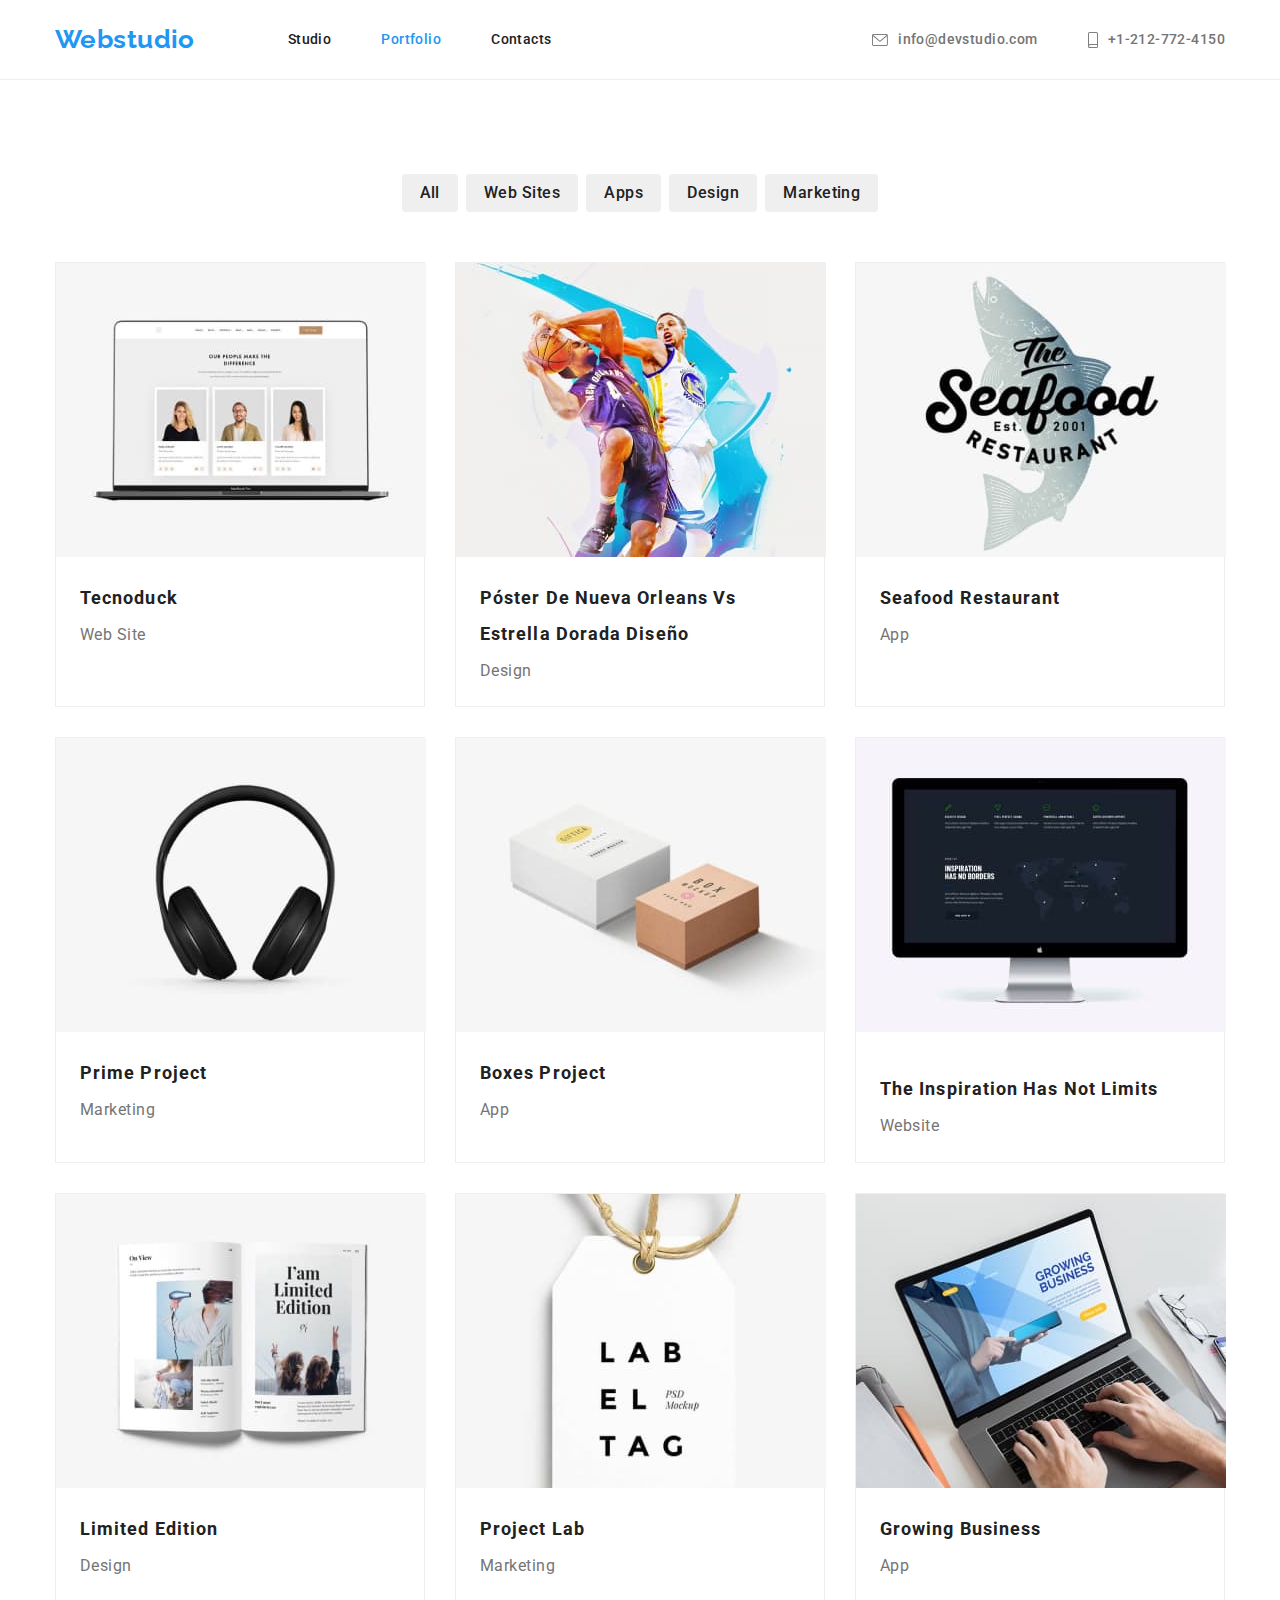
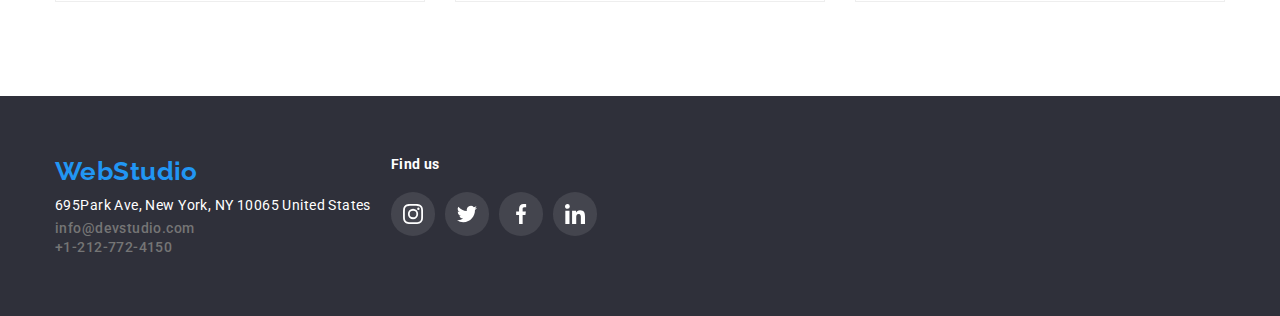
==== commit e08124c2: "cambio de etiqueta iconos div a lista, llamado de iconos desde svg" ====
--- a/portfolio.html
+++ b/portfolio.html
@@ -233,52 +233,63 @@
         </div>
         <div class="icon-social-section">
           <h3 class="social-media">Find us</h3>
-          <div class="container-icon-footer">
-            <svg class="icon-footer" width="44" height="44">
-              <a class="icon-footer-social" href="www.instagram.com">
-                <use
-                  href="./images/symbol-defs.svg#icon-instagram"
-                  width="20"
-                  height="20"
-                  x="12"
-                  y="12"
-                ></use>
-              </a>
-            </svg>
-            <svg class="icon-footer" width="44" height="44">
-              <a class="icon-footer-social" href="www.twitter.com">
-                <use
-                  href="./images/symbol-defs.svg#icon-twitter"
-                  width="20"
-                  height="20"
-                  x="12"
-                  y="12"
-                ></use>
-              </a>
-            </svg>
-            <svg class="icon-footer" width="44" height="44">
-              <a class="icon-footer-social" href="www.facebook.com">
-                <use
-                  href="./images/symbol-defs.svg#icon-facebook"
-                  width="20"
-                  height="20"
-                  x="12"
-                  y="12"
-                ></use>
-              </a>
-            </svg>
-            <svg class="icon-footer" width="44" height="44">
-              <a class="icon-footer-social" href="www.linkedin.com">
-                <use
-                  href="./images/symbol-defs.svg#icon-linkedin"
-                  width="20"
-                  height="20"
-                  x="12"
-                  y="12"
-                ></use>
-              </a>
-            </svg>
-          </div>
+          <ul class="container-icon-footer">
+            <li class="container-icon-footer-link">
+              <a
+                class="icon-footer icon-footer-social"
+                href="www.instagram.com"
+              >
+                <svg width="44" height="40">
+                  <use
+                    href="./images/symbol-defs.svg#icon-instagram"
+                    width="20"
+                    height="20"
+                    x="12"
+                    y="12"
+                  ></use>
+                </svg>
+              </a>
+            </li>
+            <li class="container-icon-footer-link">
+              <a class="icon-footer icon-footer-social" href="www.twitter.com">
+                <svg width="44" height="40">
+                  <use
+                    href="./images/symbol-defs.svg#icon-twitter"
+                    width="20"
+                    height="20"
+                    x="12"
+                    y="12"
+                  ></use>
+                </svg>
+              </a>
+            </li>
+            <li class="container-icon-footer-link">
+              <a class="icon-footer icon-footer-social" href="www.facebook.com">
+                <svg width="44" height="40">
+                  <use
+                    href="./images/symbol-defs.svg#icon-facebook"
+                    width="20"
+                    height="20"
+                    x="12"
+                    y="12"
+                  ></use>
+                </svg>
+              </a>
+            </li>
+            <li class="container-icon-footer-link">
+              <a class="icon-footer icon-footer-social" href="www.linkedin.com">
+                <svg width="44" height="40">
+                  <use
+                    href="./images/symbol-defs.svg#icon-linkedin"
+                    width="20"
+                    height="20"
+                    x="12"
+                    y="12"
+                  ></use>
+                </svg>
+              </a>
+            </li>
+          </ul>
         </div>
       </div>
     </footer>
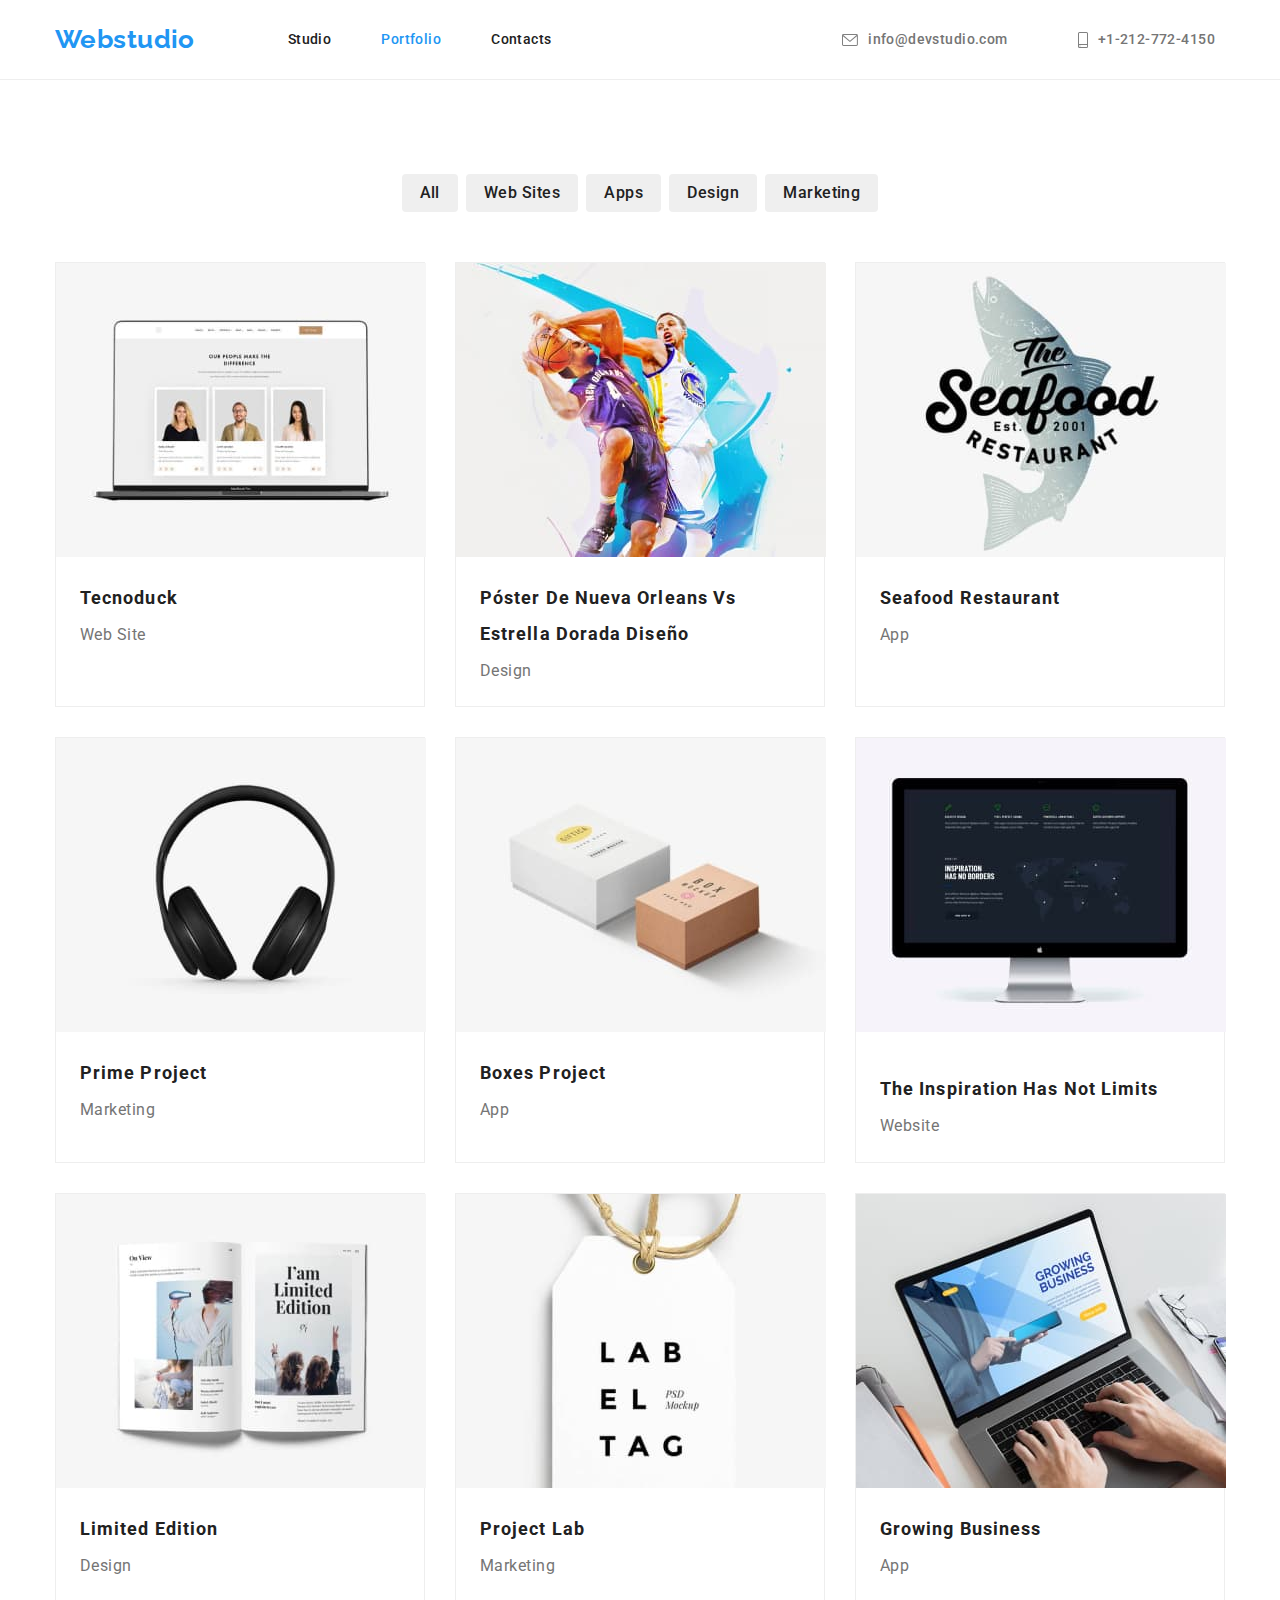
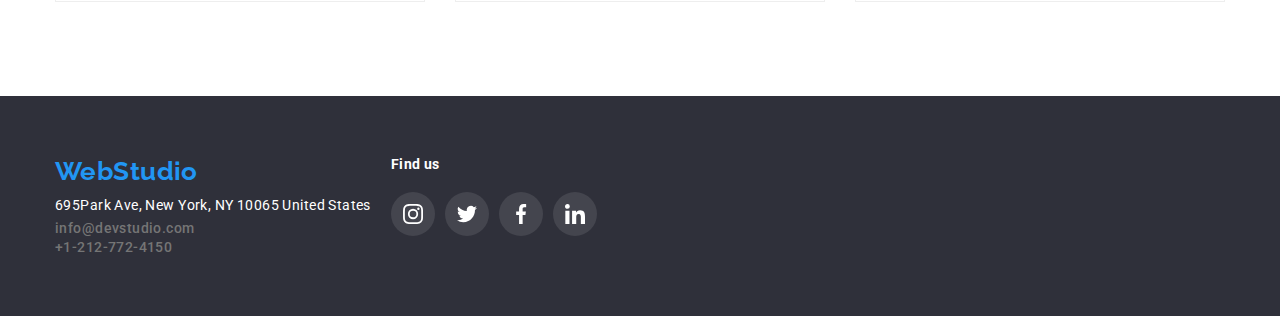
==== commit 89c3d433: "correcciones de atributos de li pasados a etiqueta a, hover y focus igual para todos los iconos" ====
--- a/portfolio.html
+++ b/portfolio.html
@@ -24,7 +24,7 @@
               <a class="list link-pages" href="index.html">Studio</a>
             </li>
             <li class="list-item">
-              <a class="list link-pages portfolio current" href="portfolio.html"
+              <a class="list link-pages current portfolio" href="portfolio.html"
                 >Portfolio</a
               >
             </li>
@@ -37,10 +37,10 @@
         <ul class="list-contact">
           <li class="list-item">
             <a
-              class="list link email list-contact"
+              class="list link email list-contact icon icon-contact"
               href="mailto: info@devstudio.com"
             >
-              <svg class="icon icon-contact" width="16" height="12">
+              <svg width="16" height="12">
                 <use
                   href="./images/symbol-defs.svg#icon-sobre-activable"
                   width="16"
@@ -51,8 +51,11 @@
             </a>
           </li>
           <li class="list-item">
-            <a class="list link tel list-contact" href="tel: +1-212-772-4150">
-              <svg class="icon icon-contact" width="10" height="16">
+            <a
+              class="list link tel list-contact icon icon-contact"
+              href="tel: +1-212-772-4150"
+            >
+              <svg width="10" height="16">
                 <use
                   href="./images/symbol-defs.svg#icon-telfono"
                   width="10"
@@ -233,13 +236,13 @@
         </div>
         <div class="icon-social-section">
           <h3 class="social-media">Find us</h3>
-          <ul class="container-icon-footer">
+          <ul class="list container-icon-footer">
             <li class="container-icon-footer-link">
               <a
                 class="icon-footer icon-footer-social"
                 href="www.instagram.com"
               >
-                <svg width="44" height="40">
+                <svg width="44" height="44">
                   <use
                     href="./images/symbol-defs.svg#icon-instagram"
                     width="20"
@@ -252,7 +255,7 @@
             </li>
             <li class="container-icon-footer-link">
               <a class="icon-footer icon-footer-social" href="www.twitter.com">
-                <svg width="44" height="40">
+                <svg width="44" height="44">
                   <use
                     href="./images/symbol-defs.svg#icon-twitter"
                     width="20"
@@ -265,7 +268,7 @@
             </li>
             <li class="container-icon-footer-link">
               <a class="icon-footer icon-footer-social" href="www.facebook.com">
-                <svg width="44" height="40">
+                <svg width="44" height="44">
                   <use
                     href="./images/symbol-defs.svg#icon-facebook"
                     width="20"
@@ -278,7 +281,7 @@
             </li>
             <li class="container-icon-footer-link">
               <a class="icon-footer icon-footer-social" href="www.linkedin.com">
-                <svg width="44" height="40">
+                <svg width="44" height="44">
                   <use
                     href="./images/symbol-defs.svg#icon-linkedin"
                     width="20"
--- a/css/style.css
+++ b/css/style.css
@@ -86,13 +86,13 @@
   margin-bottom: 0;
   margin-top: 0;
   padding-left: 0;
-}
-.list-contact:hover {
-  color: var(--brand-color);
-}
+  gap: 10px;
+}
+.list-contact:hover,
 .list-contact:focus {
   color: var(--brand-color);
 }
+
 .icon-contact {
   cursor: pointer;
   margin-right: 10px;
@@ -266,6 +266,8 @@
   justify-content: center;
   align-items: center;
   cursor: pointer;
+  background: var(--secondary-background-color);
+  border-radius: 4px;
 }
 .icon-feature {
   fill: var(--brand-color);
@@ -428,28 +430,26 @@
   justify-content: center;
   padding-top: 16px;
   padding-left: 0;
+  gap: 10px;
 }
 .icon-team-section-web {
-  display: flex;
-  align-items: center;
-  justify-content: center;
-  padding-left: 0;
-  flex-basis: calc((100% - 30px) / 4);
-}
+  flex-basis: calc((100% - 90px) / 4);
+}
+
 .icon-team {
   margin: 0;
   padding: 0;
-}
-.icon-team:hover {
-  background-color: #03a9f4;
+  display: flex;
+  align-items: center;
+  justify-content: center;
+}
+.icon-team:hover,
+.icon-team:focus {
+  background-color: var(--brand-color);
   fill: white;
   border-radius: 50%;
 }
 
-.icon-team:focus {
-  fill: #03a9f4;
-  outline: none;
-}
 .customer-section {
   padding-top: 59px;
   padding-bottom: 151px;
@@ -465,34 +465,33 @@
 }
 .icon-customer-section {
   display: flex;
-  flex: wrap;
+  flex-wrap: wrap;
   justify-content: center;
   align-items: center;
   gap: 30px;
   padding-left: 0;
 }
 .icon-customer-section-link {
-  display: flex;
-  flex: wrap;
-  justify-content: center;
-  align-items: center;
   padding-top: 16px;
   padding-top: 0;
   flex-basis: calc((100% - 150px) / 6);
+  width: 170px;
 }
 
 .icon-customer {
   border: 1px solid var(--fill-icon);
   border-radius: 4px;
-}
-.icon-customer:hover {
-  border: 1px solid var(--brand-color);
-  border-radius: 4px;
-}
+  display: flex;
+  flex-wrap: wrap;
+  justify-content: center;
+  align-items: center;
+}
+.icon-customer:hover,
 .icon-customer:focus {
   border: 1px solid var(--brand-color);
   border-radius: 4px;
 }
+
 .footer-section {
   background: var(--primary-background-color);
   padding-top: 60px;
@@ -559,13 +558,15 @@
 }
 .icon-footer-social {
   fill: var(--primary-white-color);
-}
-
-.icon-footer:hover {
+  display: flex;
+  flex-wrap: wrap;
+  justify-content: center;
+  align-items: center;
+}
+
+.icon-footer-social:hover,
+.icon-footer-social:focus {
   background-color: var(--brand-color);
-}
-.icon-footer-social:focus {
-  fill: var(--brand-color);
   outline: none;
 }
 
@@ -574,17 +575,13 @@
 }
 .container-icon-footer {
   display: flex;
+  flex-wrap: wrap;
   justify-content: center;
   align-items: center;
   cursor: pointer;
   gap: 10px;
-  padding-left: 0;
 }
 .container-icon-footer-link {
-  display: flex;
-  justify-content: center;
-  align-items: center;
-  cursor: pointer;
   flex-basis: calc((100% - 30px) / 4);
 }
 
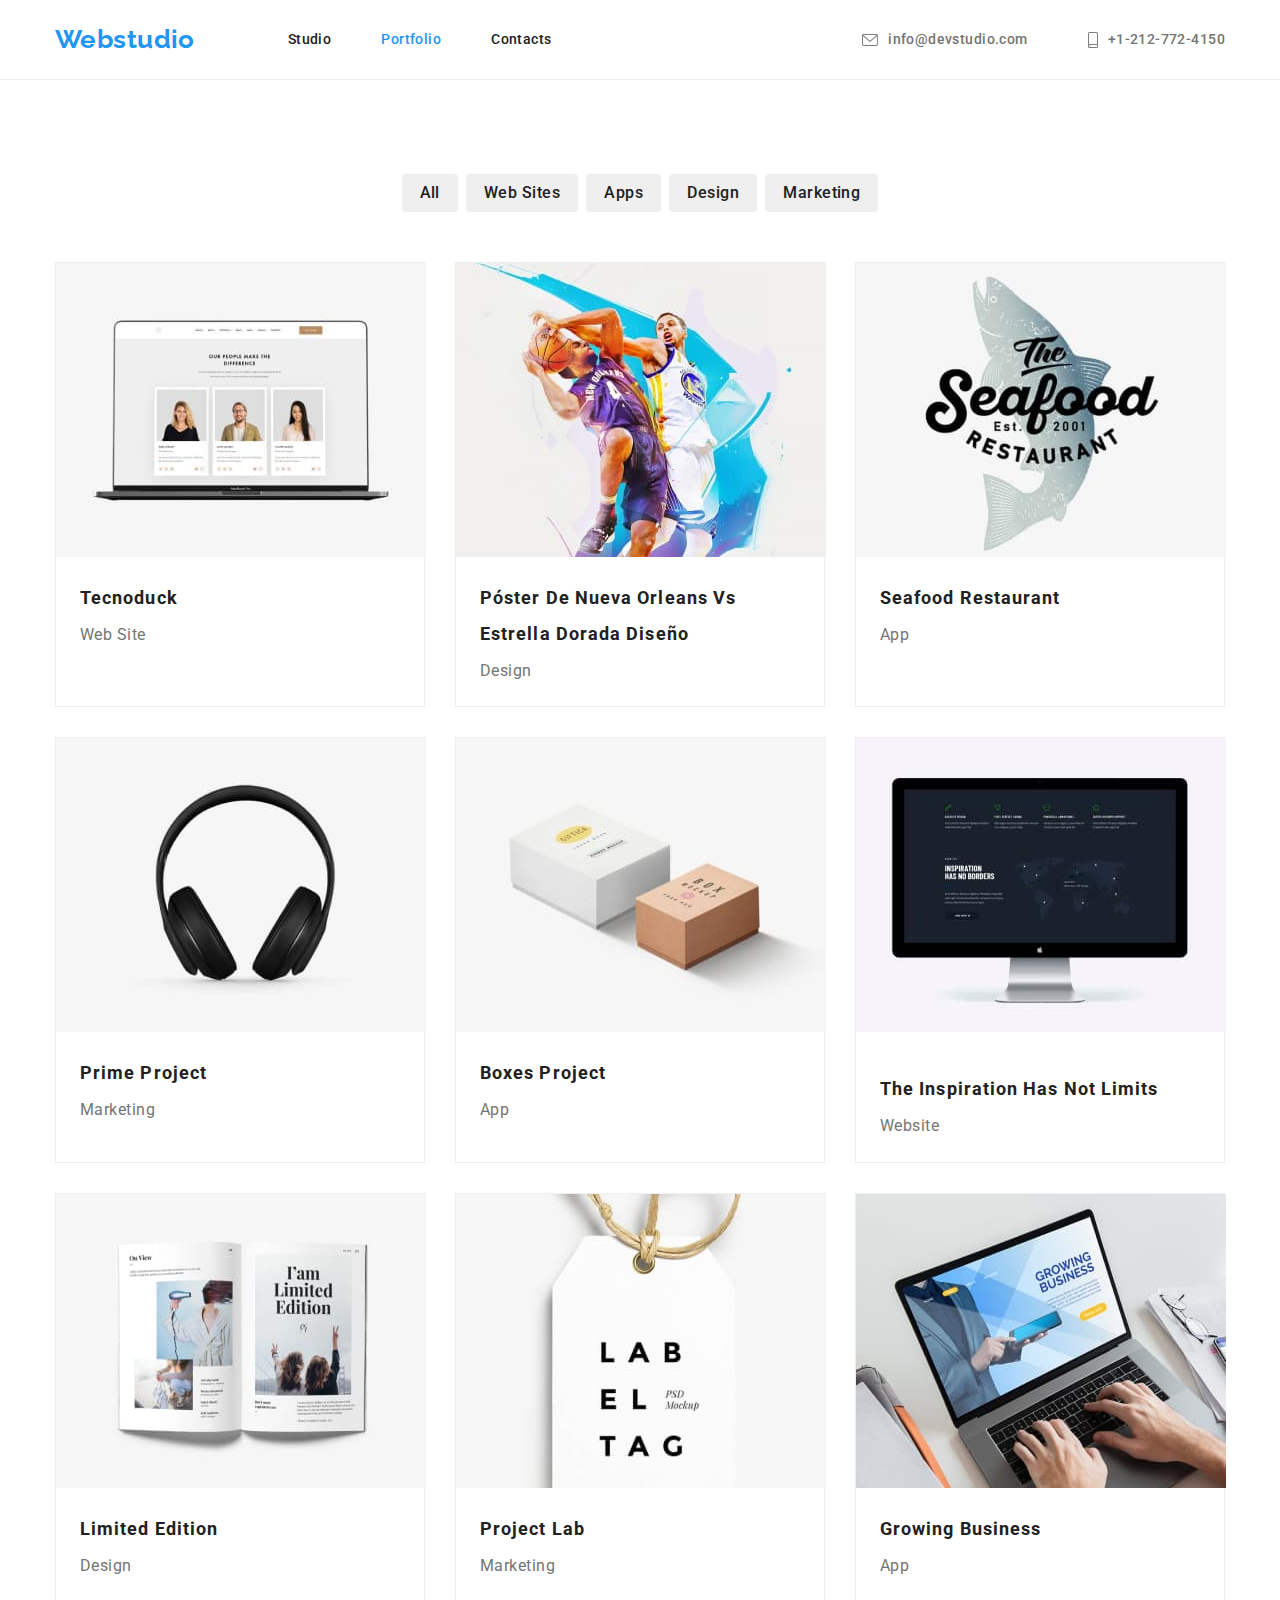
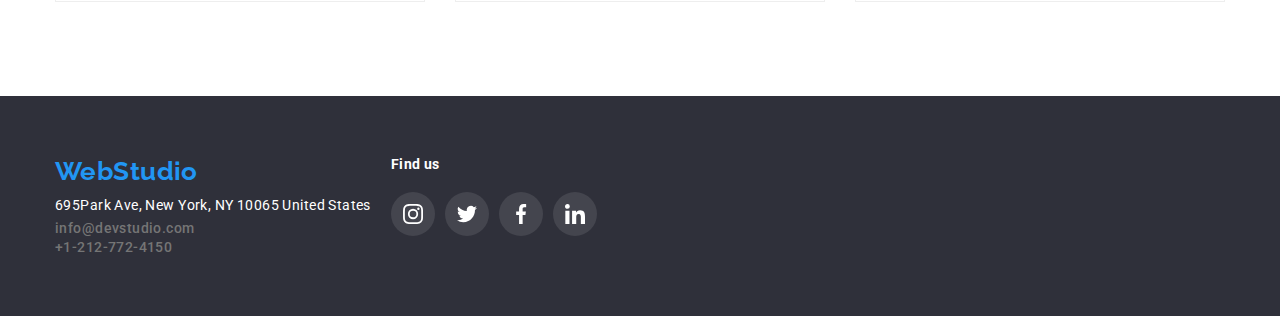
==== commit e7e78403: "correccion tamaño de iconos" ====
--- a/portfolio.html
+++ b/portfolio.html
@@ -41,11 +41,7 @@
               href="mailto: info@devstudio.com"
             >
               <svg width="16" height="12">
-                <use
-                  href="./images/symbol-defs.svg#icon-sobre-activable"
-                  width="16"
-                  height="12"
-                ></use>
+                <use href="./images/symbol-defs.svg#icon-sobre-activable"></use>
               </svg>
               info@devstudio.com
             </a>
@@ -56,11 +52,7 @@
               href="tel: +1-212-772-4150"
             >
               <svg width="10" height="16">
-                <use
-                  href="./images/symbol-defs.svg#icon-telfono"
-                  width="10"
-                  height="16"
-                ></use>
+                <use href="./images/symbol-defs.svg#icon-telfono"></use>
               </svg>
               +1-212-772-4150
             </a>
@@ -242,53 +234,29 @@
                 class="icon-footer icon-footer-social"
                 href="www.instagram.com"
               >
-                <svg width="44" height="44">
-                  <use
-                    href="./images/symbol-defs.svg#icon-instagram"
-                    width="20"
-                    height="20"
-                    x="12"
-                    y="12"
-                  ></use>
+                <svg width="20" height="20">
+                  <use href="./images/symbol-defs.svg#icon-instagram"></use>
                 </svg>
               </a>
             </li>
             <li class="container-icon-footer-link">
               <a class="icon-footer icon-footer-social" href="www.twitter.com">
-                <svg width="44" height="44">
-                  <use
-                    href="./images/symbol-defs.svg#icon-twitter"
-                    width="20"
-                    height="20"
-                    x="12"
-                    y="12"
-                  ></use>
+                <svg width="20" height="20">
+                  <use href="./images/symbol-defs.svg#icon-twitter"></use>
                 </svg>
               </a>
             </li>
             <li class="container-icon-footer-link">
               <a class="icon-footer icon-footer-social" href="www.facebook.com">
-                <svg width="44" height="44">
-                  <use
-                    href="./images/symbol-defs.svg#icon-facebook"
-                    width="20"
-                    height="20"
-                    x="12"
-                    y="12"
-                  ></use>
+                <svg width="20" height="20">
+                  <use href="./images/symbol-defs.svg#icon-facebook"></use>
                 </svg>
               </a>
             </li>
             <li class="container-icon-footer-link">
               <a class="icon-footer icon-footer-social" href="www.linkedin.com">
-                <svg width="44" height="44">
-                  <use
-                    href="./images/symbol-defs.svg#icon-linkedin"
-                    width="20"
-                    height="20"
-                    x="12"
-                    y="12"
-                  ></use>
+                <svg width="20" height="20">
+                  <use href="./images/symbol-defs.svg#icon-linkedin"></use>
                 </svg>
               </a>
             </li>
--- a/css/style.css
+++ b/css/style.css
@@ -93,10 +93,6 @@
   color: var(--brand-color);
 }
 
-.icon-contact {
-  cursor: pointer;
-  margin-right: 10px;
-}
 .icon {
   z-index: 2;
   fill: gray;
@@ -268,6 +264,9 @@
   cursor: pointer;
   background: var(--secondary-background-color);
   border-radius: 4px;
+  margin-bottom: 30px;
+  width: 270px;
+  height: 120px;
 }
 .icon-feature {
   fill: var(--brand-color);
@@ -401,7 +400,6 @@
   padding-bottom: 0;
 }
 .feature-actor {
-  padding-bottom: 30px;
   padding-top: 30px;
 }
 .team.description {
@@ -422,13 +420,14 @@
   text-align: center;
   color: var(--primary-enlace-color);
   margin-top: 0;
+  margin-bottom: 16px;
 }
 .icon-team-section {
   display: flex;
   flex-wrap: wrap;
   align-items: center;
   justify-content: center;
-  padding-top: 16px;
+  padding-bottom: 30px;
   padding-left: 0;
   gap: 10px;
 }
@@ -442,6 +441,8 @@
   display: flex;
   align-items: center;
   justify-content: center;
+  width: 44px;
+  height: 44px;
 }
 .icon-team:hover,
 .icon-team:focus {
@@ -472,7 +473,6 @@
   padding-left: 0;
 }
 .icon-customer-section-link {
-  padding-top: 16px;
   padding-top: 0;
   flex-basis: calc((100% - 150px) / 6);
   width: 170px;
@@ -485,6 +485,8 @@
   flex-wrap: wrap;
   justify-content: center;
   align-items: center;
+  width: 170px;
+  height: 81px;
 }
 .icon-customer:hover,
 .icon-customer:focus {
@@ -562,6 +564,8 @@
   flex-wrap: wrap;
   justify-content: center;
   align-items: center;
+  width: 44px;
+  height: 44px;
 }
 
 .icon-footer-social:hover,
